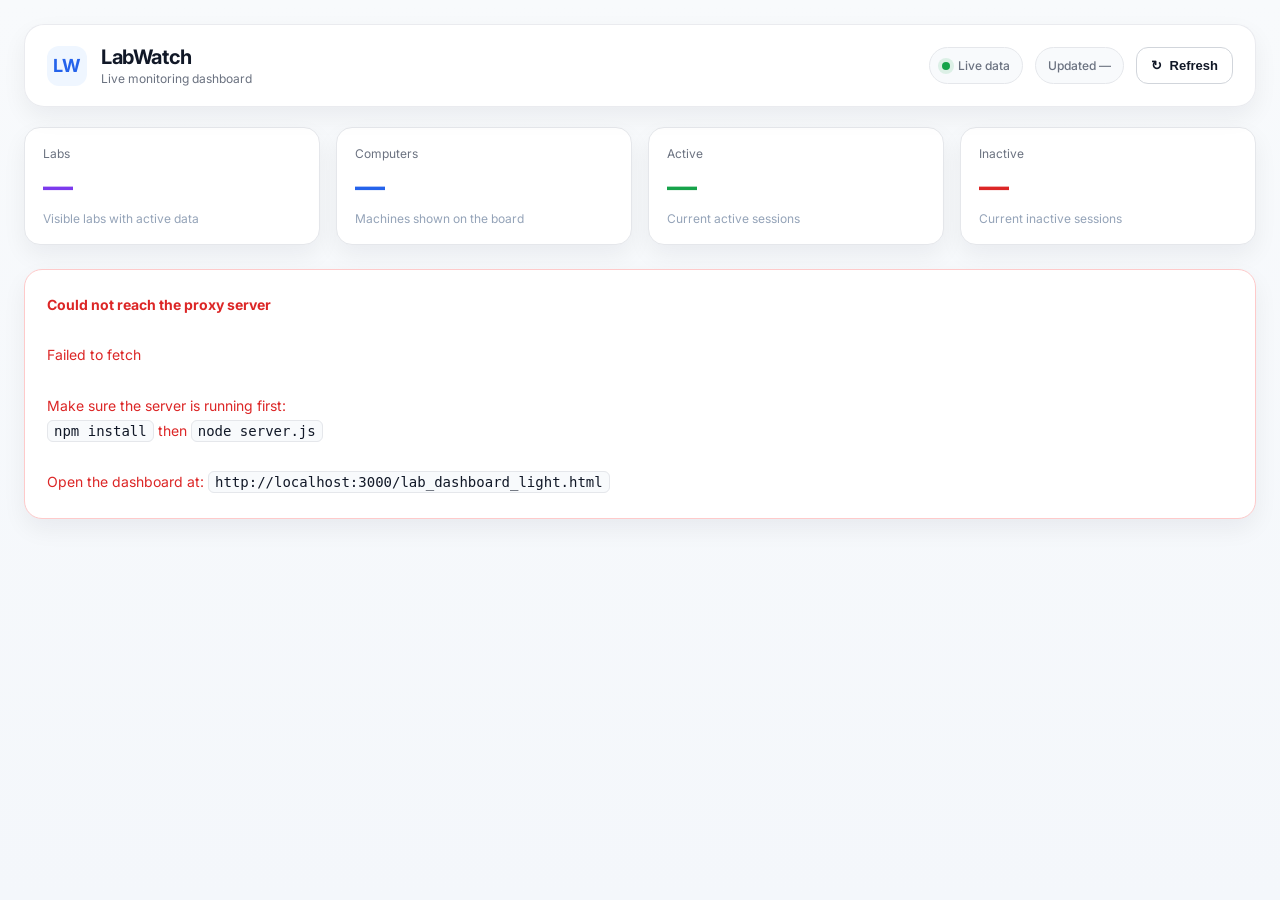
==== cloud_dashboard/lab_dashboard.html @ 9f55c09f "Added cloud dashboard (localhost) implementation" ====
<!DOCTYPE html>
<html lang="en">
<head>
<meta charset="UTF-8" />
<meta name="viewport" content="width=device-width, initial-scale=1.0"/>
<title>Dashboard</title>
<link href="https://fonts.googleapis.com/css2?family=Inter:wght@400;500;600;700&display=swap" rel="stylesheet"/>
<style>
  :root {
    --bg: #f6f8fb;
    --surface: #ffffff;
    --surface-soft: #f8fafc;
    --border: #e5e7eb;
    --border-strong: #d1d5db;
    --text: #111827;
    --text-muted: #6b7280;
    --text-soft: #94a3b8;
    --primary: #2563eb;
    --primary-soft: #eff6ff;
    --success: #16a34a;
    --success-soft: #f0fdf4;
    --danger: #dc2626;
    --danger-soft: #fef2f2;
    --warn: #d97706;
    --warn-soft: #fffbeb;
    --shadow: 0 10px 25px rgba(15, 23, 42, 0.06);
    --radius: 16px;
  }

  * { box-sizing: border-box; margin: 0; padding: 0; }

  body {
    background: linear-gradient(180deg, #f8fafc 0%, #f4f7fb 100%);
    color: var(--text);
    font-family: 'Inter', sans-serif;
    font-size: 14px;
    min-height: 100vh;
  }

  .page-wrap {
    max-width: 1440px;
    margin: 0 auto;
    padding: 24px;
  }

  header {
    display: flex;
    align-items: center;
    justify-content: space-between;
    gap: 16px;
    margin-bottom: 20px;
    padding: 20px 22px;
    background: rgba(255,255,255,0.9);
    border: 1px solid rgba(229,231,235,0.8);
    border-radius: 20px;
    box-shadow: var(--shadow);
    backdrop-filter: blur(8px);
    position: sticky;
    top: 16px;
    z-index: 100;
  }

  .logo {
    display: flex;
    align-items: center;
    gap: 14px;
  }

  .logo-icon {
    width: 40px;
    height: 40px;
    border-radius: 12px;
    background: var(--primary-soft);
    color: var(--primary);
    display: flex;
    align-items: center;
    justify-content: center;
    font-weight: 700;
    font-size: 18px;
  }

  .logo-text {
    display: flex;
    flex-direction: column;
    gap: 2px;
  }

  .logo-title {
    font-size: 20px;
    font-weight: 700;
    letter-spacing: -0.02em;
  }

  .logo-subtitle {
    font-size: 12px;
    color: var(--text-muted);
  }

  .header-right {
    display: flex;
    align-items: center;
    gap: 12px;
    flex-wrap: wrap;
    justify-content: flex-end;
  }

  .live-badge,
  .updated-badge {
    display: inline-flex;
    align-items: center;
    gap: 8px;
    padding: 10px 12px;
    border-radius: 999px;
    border: 1px solid var(--border);
    background: var(--surface-soft);
    color: var(--text-muted);
    font-size: 12px;
    font-weight: 500;
  }

  .live-dot {
    width: 8px;
    height: 8px;
    border-radius: 50%;
    background: var(--success);
    box-shadow: 0 0 0 4px rgba(22,163,74,0.12);
    animation: pulse 1.5s infinite;
  }

  @keyframes pulse {
    0%,100% { transform: scale(1); opacity: 1; }
    50% { transform: scale(0.82); opacity: 0.7; }
  }

  .refresh-btn {
    border: 1px solid var(--border-strong);
    background: #fff;
    color: var(--text);
    padding: 10px 14px;
    border-radius: 12px;
    font-size: 13px;
    font-weight: 600;
    cursor: pointer;
    display: inline-flex;
    align-items: center;
    gap: 8px;
    transition: 0.2s ease;
  }

  .refresh-btn:hover {
    background: var(--primary-soft);
    border-color: #bfdbfe;
    color: var(--primary);
  }

  .refresh-btn:disabled {
    opacity: 0.7;
    cursor: not-allowed;
  }

  .refresh-btn.spinning .btn-icon {
    display: inline-block;
    animation: spin 0.6s linear infinite;
  }

  @keyframes spin { to { transform: rotate(360deg); } }

  .summary-bar {
    display: grid;
    grid-template-columns: repeat(4, minmax(0, 1fr));
    gap: 16px;
    margin-bottom: 24px;
  }

  .summary-stat {
    background: var(--surface);
    border: 1px solid var(--border);
    border-radius: var(--radius);
    padding: 18px;
    box-shadow: var(--shadow);
    display: flex;
    flex-direction: column;
    gap: 10px;
  }

  .stat-label {
    font-size: 12px;
    color: var(--text-muted);
  }

  .stat-value {
    font-size: 30px;
    font-weight: 700;
    line-height: 1;
  }

  .stat-hint {
    font-size: 12px;
    color: var(--text-soft);
  }

  .stat-labs .stat-value { color: #7c3aed; }
  .stat-total .stat-value { color: var(--primary); }
  .stat-active .stat-value { color: var(--success); }
  .stat-inactive .stat-value { color: var(--danger); }

  main {
    display: flex;
    flex-direction: column;
    gap: 20px;
  }

  .lab-section {
    background: var(--surface);
    border: 1px solid var(--border);
    border-radius: 18px;
    box-shadow: var(--shadow);
    overflow: hidden;
  }

  .lab-header {
    display: flex;
    justify-content: space-between;
    align-items: center;
    gap: 16px;
    padding: 18px 20px;
    cursor: pointer;
    background: #fff;
  }

  .lab-header:hover {
    background: #fbfdff;
  }

  .lab-title-wrap {
    display: flex;
    align-items: center;
    gap: 10px;
    flex-wrap: wrap;
  }

  .lab-title {
    font-size: 18px;
    font-weight: 700;
  }

  .lab-tag {
    padding: 6px 10px;
    border-radius: 999px;
    background: var(--primary-soft);
    color: var(--primary);
    font-size: 12px;
    font-weight: 600;
  }

  .lab-meta {
    display: flex;
    align-items: center;
    gap: 10px;
    flex-wrap: wrap;
  }

  .lab-meta-pill {
    display: inline-flex;
    align-items: center;
    gap: 6px;
    padding: 7px 10px;
    border-radius: 999px;
    font-size: 12px;
    font-weight: 600;
  }

  .active-pill {
    color: var(--success);
    background: var(--success-soft);
    border: 1px solid #bbf7d0;
  }

  .inactive-pill {
    color: var(--danger);
    background: var(--danger-soft);
    border: 1px solid #fecaca;
  }

  .collapse-icon {
    color: var(--text-muted);
    transition: transform 0.2s ease;
  }

  .lab-section.collapsed .collapse-icon { transform: rotate(-90deg); }
  .lab-section.collapsed .computer-grid { display: none; }

  .computer-grid {
    display: grid;
    grid-template-columns: repeat(auto-fit, minmax(320px, 1fr));
    gap: 16px;
    padding: 0 20px 20px;
    background: #fff;
  }

  .computer-card {
    border: 1px solid var(--border);
    border-radius: 16px;
    background: var(--surface-soft);
    padding: 18px;
    display: flex;
    flex-direction: column;
    gap: 14px;
  }

  .computer-card.status-active {
    border-color: #bbf7d0;
    background: linear-gradient(180deg, #ffffff 0%, #f7fff9 100%);
  }

  .computer-card.status-inactive {
    border-color: #fecaca;
    background: linear-gradient(180deg, #ffffff 0%, #fff8f8 100%);
  }

  .card-top {
    display: flex;
    align-items: center;
    justify-content: space-between;
    gap: 12px;
  }

  .computer-name {
    font-size: 16px;
    font-weight: 700;
  }

  .status-badge {
    font-size: 11px;
    font-weight: 700;
    letter-spacing: 0.04em;
    text-transform: uppercase;
    padding: 7px 10px;
    border-radius: 999px;
  }

  .badge-active {
    background: var(--success-soft);
    color: var(--success);
    border: 1px solid #bbf7d0;
  }

  .badge-inactive {
    background: var(--danger-soft);
    color: var(--danger);
    border: 1px solid #fecaca;
  }

  .badge-unknown {
    background: #f3f4f6;
    color: var(--text-muted);
    border: 1px solid var(--border);
  }

  .task-row,
  .session-row {
    display: flex;
    align-items: center;
    justify-content: space-between;
    gap: 10px;
    padding: 10px 12px;
    border-radius: 12px;
    background: #fff;
    border: 1px solid var(--border);
  }

  .task-label,
  .session-label {
    font-size: 12px;
    color: var(--text-muted);
    font-weight: 600;
  }

  .task-value,
  .session-id {
    font-size: 13px;
    font-weight: 600;
    color: var(--text);
    white-space: nowrap;
    overflow: hidden;
    text-overflow: ellipsis;
  }

  .metrics-grid {
    display: grid;
    grid-template-columns: 1fr 1fr;
    gap: 12px;
  }

  .metric-block {
    background: #fff;
    border: 1px solid var(--border);
    border-radius: 14px;
    padding: 14px;
    display: flex;
    flex-direction: column;
    gap: 10px;
  }

  .metric-title {
    font-size: 13px;
    font-weight: 700;
    color: var(--text);
  }

  .metric-rows {
    display: flex;
    flex-direction: column;
    gap: 8px;
  }

  .metric-row {
    display: flex;
    justify-content: space-between;
    gap: 10px;
    font-size: 13px;
  }

  .metric-key { color: var(--text-muted); }
  .metric-val { color: var(--text); font-weight: 600; text-align: right; }
  .metric-val.good { color: var(--success); }
  .metric-val.warn { color: var(--warn); }
  .metric-val.bad { color: var(--danger); }

  .attention-wrap { display: flex; flex-direction: column; gap: 6px; }
  .attention-bar-bg {
    height: 8px;
    border-radius: 999px;
    background: #e5e7eb;
    overflow: hidden;
  }
  .attention-bar-fill {
    height: 100%;
    border-radius: 999px;
    background: var(--success);
    transition: width 0.35s ease;
  }
  .attention-bar-fill.medium { background: var(--warn); }
  .attention-bar-fill.low { background: var(--danger); }

  .emotion-tag {
    font-size: 11px;
    font-weight: 700;
    padding: 5px 8px;
    border-radius: 999px;
    white-space: nowrap;
  }
  .emotion-NEUTRAL   { background: #f3f4f6; color:#6b7280; }
  .emotion-HAPPY     { background: #f0fdf4; color:#15803d; }
  .emotion-SAD       { background: #eff6ff; color:#2563eb; }
  .emotion-ANGRY     { background: #fef2f2; color:#dc2626; }
  .emotion-SURPRISED { background: #fffbeb; color:#d97706; }
  .emotion-FEARFUL   { background: #f5f3ff; color:#7c3aed; }
  .emotion-DISGUSTED { background: #fff7ed; color:#c2410c; }

  .loading-overlay,
  .empty-state {
    display: flex;
    flex-direction: column;
    align-items: center;
    justify-content: center;
    gap: 14px;
    padding: 80px 24px;
    background: var(--surface);
    border: 1px solid var(--border);
    border-radius: 18px;
    box-shadow: var(--shadow);
    color: var(--text-muted);
    text-align: center;
  }

  .spinner {
    width: 34px;
    height: 34px;
    border: 3px solid #dbeafe;
    border-top-color: var(--primary);
    border-radius: 50%;
    animation: spin 0.8s linear infinite;
  }

  .error-box {
    padding: 22px;
    background: #fff;
    border: 1px solid #fecaca;
    border-radius: 18px;
    box-shadow: var(--shadow);
    color: var(--danger);
    line-height: 1.8;
  }

  .error-box code {
    background: #f8fafc;
    border: 1px solid var(--border);
    padding: 2px 6px;
    border-radius: 6px;
    color: var(--text);
  }

  .muted-note {
    font-size: 13px;
    color: var(--text-soft);
  }

  @media (max-width: 1024px) {
    .summary-bar { grid-template-columns: repeat(2, minmax(0, 1fr)); }
  }

  @media (max-width: 720px) {
    .page-wrap { padding: 14px; }
    header { padding: 16px; position: static; }
    .summary-bar { grid-template-columns: 1fr; }
    .computer-grid { grid-template-columns: 1fr; padding: 0 16px 16px; }
    .lab-header { padding: 16px; align-items: flex-start; flex-direction: column; }
    .metrics-grid { grid-template-columns: 1fr; }
  }
</style>
</head>
<body>
<div class="page-wrap">
  <header>
    <div class="logo">
      <div class="logo-icon">LW</div>
      <div class="logo-text">
        <div class="logo-title">LabWatch</div>
        <div class="logo-subtitle">Live monitoring dashboard</div>
      </div>
    </div>
    <div class="header-right">
      <div class="live-badge"><div class="live-dot"></div>Live data</div>
      <div class="updated-badge" id="last-updated">Updated —</div>
      <button class="refresh-btn" id="refresh-btn" onclick="loadDashboard(true)">
        <span class="btn-icon">↻</span>
        Refresh
      </button>
    </div>
  </header>

  <div class="summary-bar">
    <div class="summary-stat stat-labs">
      <div class="stat-label">Labs</div>
      <div class="stat-value" id="stat-labs">—</div>
      <div class="stat-hint">Visible labs with active data</div>
    </div>
    <div class="summary-stat stat-total">
      <div class="stat-label">Computers</div>
      <div class="stat-value" id="stat-total">—</div>
      <div class="stat-hint">Machines shown on the board</div>
    </div>
    <div class="summary-stat stat-active">
      <div class="stat-label">Active</div>
      <div class="stat-value" id="stat-active">—</div>
      <div class="stat-hint">Current active sessions</div>
    </div>
    <div class="summary-stat stat-inactive">
      <div class="stat-label">Inactive</div>
      <div class="stat-value" id="stat-inactive">—</div>
      <div class="stat-hint">Current inactive sessions</div>
    </div>
  </div>

  <main id="main-content">
    <div class="loading-overlay">
      <div class="spinner"></div>
      <div>Loading dashboard…</div>
      <div class="muted-note">The page refreshes automatically every 60 seconds.</div>
    </div>
  </main>
</div>

<script>
  const PROXY_URL = "http://localhost:3000";
  const AUTO_REFRESH_MS = 60000;
  let isLoading = false;

  function fmtFloat(val, d = 1) {
    if (val === null || val === undefined || Number.isNaN(Number(val))) return '—';
    return Number(val).toFixed(d);
  }

  function fmt(val, fallback = '—') {
    return (val === null || val === undefined || val === '') ? fallback : val;
  }

  function attnClass(s) {
    if (s === null || s === undefined) return '';
    return s >= 80 ? 'good' : s >= 50 ? 'warn' : 'bad';
  }

  function attnBarClass(s) {
    if (s === null || s === undefined) return '';
    return s >= 80 ? '' : s >= 50 ? 'medium' : 'low';
  }

  function renderCard(computerId, data) {
    if (!data || (!data.sessionData && !data.tick)) {
      return `
        <div class="computer-card">
          <div class="card-top">
            <div class="computer-name">${computerId}</div>
            <span class="status-badge badge-unknown">No data</span>
          </div>
          <div class="empty-state" style="padding:24px; box-shadow:none; border-style:dashed;">
            <div>No session data found</div>
          </div>
        </div>`;
    }

    const { sessionId, sessionData, tick } = data;
    const status = sessionData?.status || 'unknown';
    const isActive = status === 'active';
    const cardClass = isActive ? 'status-active' : status === 'inactive' ? 'status-inactive' : '';
    const badgeClass = isActive ? 'badge-active' : status === 'inactive' ? 'badge-inactive' : 'badge-unknown';

    let taskHtml = `<div class="task-row"><span class="task-label">Task</span><span class="task-value">—</span></div>`;
    let faceHtml = '';
    let mouseHtml = '';

    if (tick) {
      const task = tick.browser?.task || '—';
      const face = tick.face || {};
      const mouse = tick.mouse || {};
      const emotion = face.emotion || 'NEUTRAL';
      const attn = face.attention_score ?? null;
      const attnPct = attn !== null ? Math.min(100, Math.max(0, attn)) : 0;
      const frustration = face.frustration_score ?? null;
      const blinkRate = face.blink_rate ?? null;
      const wrongClick = tick.browser?.wrong_click ?? null;

      taskHtml = `
        <div class="task-row">
          <span class="task-label">Task</span>
          <span class="task-value">${task}</span>
        </div>`;

      faceHtml = `
        <div class="metric-block">
          <div class="metric-title">Face</div>
          <div class="metric-rows">
            <div class="metric-row">
              <span class="metric-key">Attention</span>
              <span class="metric-val ${attnClass(attn)}">${attn !== null ? fmtFloat(attn) + '%' : '—'}</span>
            </div>
            ${attn !== null ? `
            <div class="attention-wrap">
              <div class="attention-bar-bg">
                <div class="attention-bar-fill ${attnBarClass(attn)}" style="width:${attnPct}%"></div>
              </div>
            </div>` : ''}
            <div class="metric-row">
              <span class="metric-key">Emotion</span>
              <span class="emotion-tag emotion-${emotion}">${emotion}</span>
            </div>
            <div class="metric-row">
              <span class="metric-key">Direction</span>
              <span class="metric-val">${fmt(face.direction)}</span>
            </div>
            <div class="metric-row">
              <span class="metric-key">Gaze</span>
              <span class="metric-val">${fmt(face.gaze_quadrant)}</span>
            </div>
            <div class="metric-row">
              <span class="metric-key">Blink rate</span>
              <span class="metric-val ${blinkRate > 30 ? 'warn' : ''}">${blinkRate !== null ? fmtFloat(blinkRate) + '/min' : '—'}</span>
            </div>
            <div class="metric-row">
              <span class="metric-key">Frustration</span>
              <span class="metric-val ${frustration > 50 ? 'bad' : frustration > 25 ? 'warn' : 'good'}">${frustration !== null ? fmtFloat(frustration) : '—'}</span>
            </div>
            <div class="metric-row">
              <span class="metric-key">Detected</span>
              <span class="metric-val ${face.face_detected ? 'good' : 'bad'}">${face.face_detected ? 'Yes' : 'No'}</span>
            </div>
          </div>
        </div>`;

      mouseHtml = `
        <div class="metric-block">
          <div class="metric-title">Mouse</div>
          <div class="metric-rows">
            <div class="metric-row">
              <span class="metric-key">Status</span>
              <span class="metric-val ${mouse.mouse_status === 'ACTIVE' ? 'good' : 'warn'}">${fmt(mouse.mouse_status)}</span>
            </div>
            <div class="metric-row">
              <span class="metric-key">Idle time</span>
              <span class="metric-val ${mouse.idle_time > 60 ? 'warn' : ''}">${mouse.idle_time !== null && mouse.idle_time !== undefined ? fmt(mouse.idle_time) + 's' : '—'}</span>
            </div>
            <div class="metric-row">
              <span class="metric-key">CPS overall</span>
              <span class="metric-val">${fmtFloat(mouse.overall_clicks_per_second, 2)}</span>
            </div>
            <div class="metric-row">
              <span class="metric-key">CPS interval</span>
              <span class="metric-val">${fmtFloat(mouse.interval_clicks_per_second, 2)}</span>
            </div>
            <div class="metric-row">
              <span class="metric-key">Correct clicks</span>
              <span class="metric-val good">${fmt(tick.browser?.correct_click)}</span>
            </div>
            <div class="metric-row">
              <span class="metric-key">Wrong clicks</span>
              <span class="metric-val ${wrongClick > 0 ? 'bad' : ''}">${fmt(wrongClick)}</span>
            </div>
          </div>
        </div>`;
    }

    return `
      <div class="computer-card ${cardClass}">
        <div class="card-top">
          <div class="computer-name">${computerId}</div>
          <span class="status-badge ${badgeClass}">${status.toUpperCase()}</span>
        </div>
        ${taskHtml}
        <div class="metrics-grid">${faceHtml}${mouseHtml}</div>
        <div class="session-row">
          <span class="session-label">Session</span>
          <span class="session-id">${sessionId || '—'}</span>
        </div>
      </div>`;
  }

  async function loadDashboard(showLoadingOverlay = false) {
    if (isLoading) return;

    const main = document.getElementById('main-content');
    const btn = document.getElementById('refresh-btn');

    isLoading = true;
    btn.classList.add('spinning');
    btn.disabled = true;

    if (showLoadingOverlay || !main.dataset.initialized) {
      main.innerHTML = `
        <div class="loading-overlay">
          <div class="spinner"></div>
          <div>Fetching lab data…</div>
          <div class="muted-note">Auto-refresh runs every 30 seconds.</div>
        </div>`;
    }

    try {
      const res = await fetch(`${PROXY_URL}/api/labs`, { cache: 'no-store' });
      if (!res.ok) throw new Error(`Proxy returned HTTP ${res.status}`);
      const payload = await res.json();
      const labs = Array.isArray(payload.labs) ? payload.labs : [];

      let totalComputers = 0;
      let totalActive = 0;
      let totalInactive = 0;
      const labsHtml = [];

      for (const { labId, computers } of labs) {
        if (!computers || computers.length === 0) continue;

        let labActive = 0;
        let labInactive = 0;
        const cards = [];

        for (const comp of computers) {
          const status = comp.sessionData?.status || 'unknown';
          if (status === 'active') {
            labActive++;
            totalActive++;
          } else if (status === 'inactive') {
            labInactive++;
            totalInactive++;
          }
          totalComputers++;
          cards.push(renderCard(comp.computerId, comp));
        }

        labsHtml.push(`
          <section class="lab-section" id="section-${labId}">
            <div class="lab-header" onclick="toggleLab('section-${labId}')">
              <div class="lab-title-wrap">
                <div class="lab-title">${labId}</div>
                <span class="lab-tag">${computers.length} PCs</span>
              </div>
              <div class="lab-meta">
                <span class="lab-meta-pill active-pill">${labActive} active</span>
                <span class="lab-meta-pill inactive-pill">${labInactive} inactive</span>
                <span class="collapse-icon">▾</span>
              </div>
            </div>
            <div class="computer-grid">${cards.join('')}</div>
          </section>`);
      }

      document.getElementById('stat-labs').textContent = labsHtml.length;
      document.getElementById('stat-total').textContent = totalComputers;
      document.getElementById('stat-active').textContent = totalActive;
      document.getElementById('stat-inactive').textContent = totalInactive;
      document.getElementById('last-updated').textContent =
        'Updated ' + new Date().toLocaleTimeString('en-SG', {
          hour: '2-digit',
          minute: '2-digit',
          second: '2-digit'
        });

      main.innerHTML = labsHtml.length > 0
        ? labsHtml.join('')
        : `
          <div class="empty-state">
            <div>No lab data returned.</div>
            <div class="muted-note">Check the proxy server and Firestore data paths.</div>
          </div>`;
      main.dataset.initialized = 'true';
    } catch (err) {
      main.innerHTML = `
        <div class="error-box">
          <strong>Could not reach the proxy server</strong><br><br>
          ${err.message}<br><br>
          Make sure the server is running first:<br>
          <code>npm install</code> then <code>node server.js</code><br><br>
          Open the dashboard at: <code>http://localhost:3000/lab_dashboard_light.html</code>
        </div>`;
      console.error(err);
    } finally {
      btn.classList.remove('spinning');
      btn.disabled = false;
      isLoading = false;
    }
  }

  function toggleLab(id) {
    const el = document.getElementById(id);
    if (el) el.classList.toggle('collapsed');
  }

  loadDashboard(true);
  setInterval(() => loadDashboard(false), AUTO_REFRESH_MS);
</script>
</body>
</html>
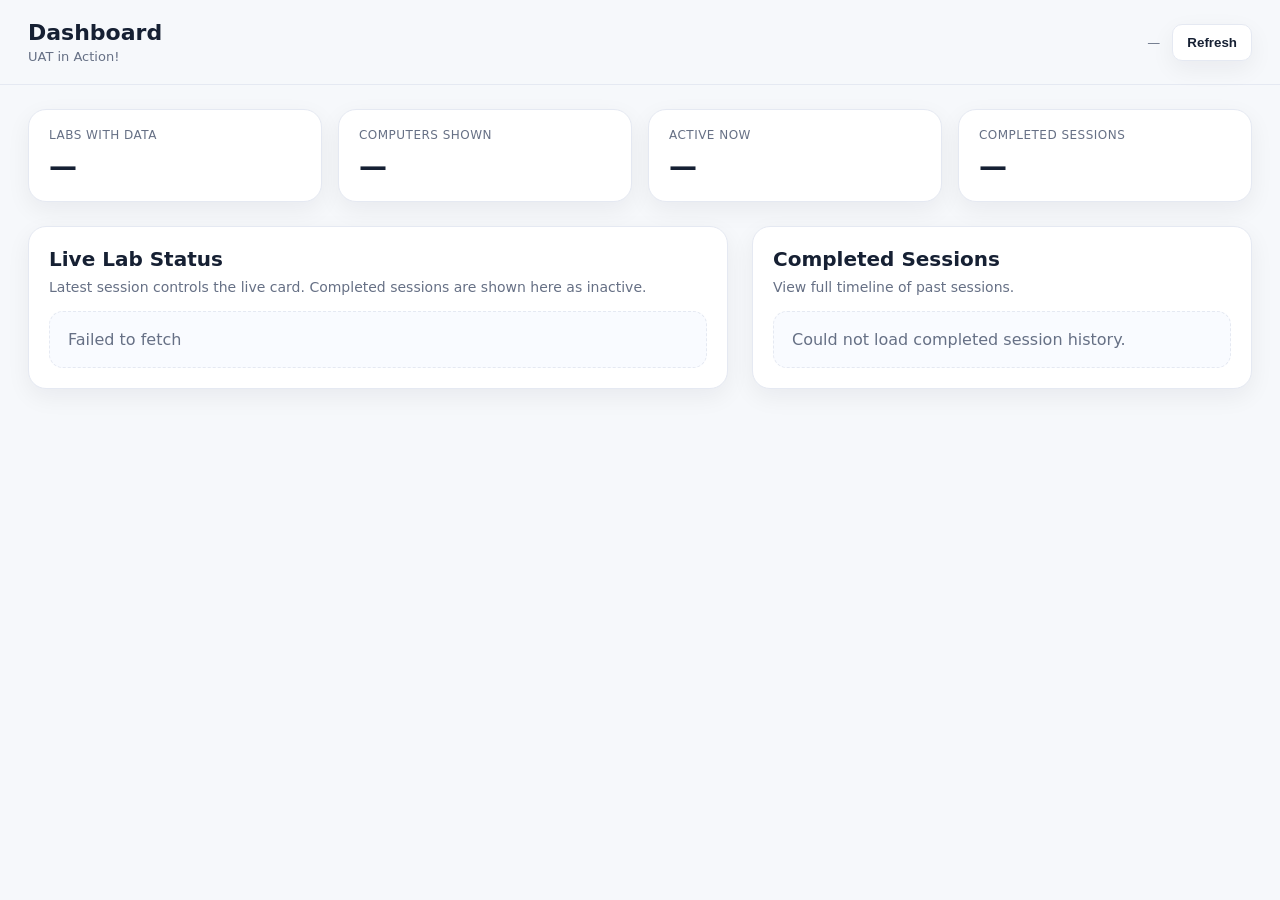
==== commit 14afd3d4: "Update dashboard" ====
--- a/cloud_dashboard/lab_dashboard.html
+++ b/cloud_dashboard/lab_dashboard.html
@@ -4,837 +4,690 @@
 <meta charset="UTF-8" />
 <meta name="viewport" content="width=device-width, initial-scale=1.0"/>
 <title>Dashboard</title>
-<link href="https://fonts.googleapis.com/css2?family=Inter:wght@400;500;600;700&display=swap" rel="stylesheet"/>
 <style>
   :root {
     --bg: #f6f8fb;
-    --surface: #ffffff;
-    --surface-soft: #f8fafc;
-    --border: #e5e7eb;
-    --border-strong: #d1d5db;
-    --text: #111827;
-    --text-muted: #6b7280;
-    --text-soft: #94a3b8;
-    --primary: #2563eb;
-    --primary-soft: #eff6ff;
-    --success: #16a34a;
-    --success-soft: #f0fdf4;
-    --danger: #dc2626;
-    --danger-soft: #fef2f2;
-    --warn: #d97706;
-    --warn-soft: #fffbeb;
-    --shadow: 0 10px 25px rgba(15, 23, 42, 0.06);
-    --radius: 16px;
-  }
-
-  * { box-sizing: border-box; margin: 0; padding: 0; }
-
+    --card: #ffffff;
+    --card-2: #f9fbff;
+    --text: #162033;
+    --muted: #667085;
+    --border: #e5e9f2;
+    --accent: #356dff;
+    --accent-soft: #eef4ff;
+    --green: #0f9d68;
+    --green-soft: #e8f8f0;
+    --amber: #b7791f;
+    --amber-soft: #fff6e5;
+    --red: #d64545;
+    --red-soft: #fff0f0;
+    --shadow: 0 8px 24px rgba(16, 24, 40, 0.06);
+  }
+  * { box-sizing: border-box; }
   body {
-    background: linear-gradient(180deg, #f8fafc 0%, #f4f7fb 100%);
+    margin: 0;
+    font-family: Inter, ui-sans-serif, system-ui, -apple-system, Segoe UI, Roboto, Arial, sans-serif;
+    background: var(--bg);
     color: var(--text);
-    font-family: 'Inter', sans-serif;
-    font-size: 14px;
-    min-height: 100vh;
-  }
-
-  .page-wrap {
-    max-width: 1440px;
-    margin: 0 auto;
-    padding: 24px;
-  }
-
+  }
   header {
-    display: flex;
-    align-items: center;
-    justify-content: space-between;
-    gap: 16px;
-    margin-bottom: 20px;
-    padding: 20px 22px;
-    background: rgba(255,255,255,0.9);
-    border: 1px solid rgba(229,231,235,0.8);
-    border-radius: 20px;
+    position: sticky; top: 0; z-index: 20;
+    display: flex; justify-content: space-between; align-items: center;
+    padding: 20px 28px; background: rgba(246,248,251,0.92); backdrop-filter: blur(10px);
+    border-bottom: 1px solid var(--border);
+  }
+  .brand h1 { margin: 0; font-size: 22px; }
+  .brand p { margin: 4px 0 0; color: var(--muted); font-size: 13px; }
+  .header-actions { display: flex; align-items: center; gap: 12px; }
+  .updated { color: var(--muted); font-size: 13px; }
+  .btn {
+    border: 1px solid var(--border); background: var(--card); color: var(--text);
+    border-radius: 10px; padding: 10px 14px; cursor: pointer; font-weight: 600;
     box-shadow: var(--shadow);
-    backdrop-filter: blur(8px);
-    position: sticky;
-    top: 16px;
-    z-index: 100;
-  }
-
-  .logo {
-    display: flex;
-    align-items: center;
-    gap: 14px;
-  }
-
-  .logo-icon {
-    width: 40px;
-    height: 40px;
-    border-radius: 12px;
-    background: var(--primary-soft);
-    color: var(--primary);
-    display: flex;
-    align-items: center;
-    justify-content: center;
-    font-weight: 700;
-    font-size: 18px;
-  }
-
-  .logo-text {
-    display: flex;
-    flex-direction: column;
-    gap: 2px;
-  }
-
-  .logo-title {
-    font-size: 20px;
-    font-weight: 700;
-    letter-spacing: -0.02em;
-  }
-
-  .logo-subtitle {
-    font-size: 12px;
-    color: var(--text-muted);
-  }
-
-  .header-right {
-    display: flex;
-    align-items: center;
-    gap: 12px;
-    flex-wrap: wrap;
-    justify-content: flex-end;
-  }
-
-  .live-badge,
-  .updated-badge {
-    display: inline-flex;
-    align-items: center;
-    gap: 8px;
-    padding: 10px 12px;
-    border-radius: 999px;
-    border: 1px solid var(--border);
-    background: var(--surface-soft);
-    color: var(--text-muted);
-    font-size: 12px;
-    font-weight: 500;
-  }
-
-  .live-dot {
-    width: 8px;
-    height: 8px;
-    border-radius: 50%;
-    background: var(--success);
-    box-shadow: 0 0 0 4px rgba(22,163,74,0.12);
-    animation: pulse 1.5s infinite;
-  }
-
-  @keyframes pulse {
-    0%,100% { transform: scale(1); opacity: 1; }
-    50% { transform: scale(0.82); opacity: 0.7; }
-  }
-
-  .refresh-btn {
-    border: 1px solid var(--border-strong);
-    background: #fff;
-    color: var(--text);
-    padding: 10px 14px;
-    border-radius: 12px;
-    font-size: 13px;
-    font-weight: 600;
-    cursor: pointer;
-    display: inline-flex;
-    align-items: center;
-    gap: 8px;
-    transition: 0.2s ease;
-  }
-
-  .refresh-btn:hover {
-    background: var(--primary-soft);
-    border-color: #bfdbfe;
-    color: var(--primary);
-  }
-
-  .refresh-btn:disabled {
-    opacity: 0.7;
-    cursor: not-allowed;
-  }
-
-  .refresh-btn.spinning .btn-icon {
-    display: inline-block;
-    animation: spin 0.6s linear infinite;
-  }
-
-  @keyframes spin { to { transform: rotate(360deg); } }
-
-  .summary-bar {
-    display: grid;
-    grid-template-columns: repeat(4, minmax(0, 1fr));
-    gap: 16px;
-    margin-bottom: 24px;
-  }
-
-  .summary-stat {
-    background: var(--surface);
-    border: 1px solid var(--border);
-    border-radius: var(--radius);
-    padding: 18px;
-    box-shadow: var(--shadow);
-    display: flex;
-    flex-direction: column;
-    gap: 10px;
-  }
-
-  .stat-label {
-    font-size: 12px;
-    color: var(--text-muted);
-  }
-
-  .stat-value {
-    font-size: 30px;
-    font-weight: 700;
-    line-height: 1;
-  }
-
-  .stat-hint {
-    font-size: 12px;
-    color: var(--text-soft);
-  }
-
-  .stat-labs .stat-value { color: #7c3aed; }
-  .stat-total .stat-value { color: var(--primary); }
-  .stat-active .stat-value { color: var(--success); }
-  .stat-inactive .stat-value { color: var(--danger); }
-
-  main {
-    display: flex;
-    flex-direction: column;
-    gap: 20px;
-  }
-
-  .lab-section {
-    background: var(--surface);
-    border: 1px solid var(--border);
-    border-radius: 18px;
-    box-shadow: var(--shadow);
-    overflow: hidden;
-  }
-
-  .lab-header {
-    display: flex;
-    justify-content: space-between;
-    align-items: center;
-    gap: 16px;
-    padding: 18px 20px;
-    cursor: pointer;
-    background: #fff;
-  }
-
-  .lab-header:hover {
-    background: #fbfdff;
-  }
-
-  .lab-title-wrap {
-    display: flex;
-    align-items: center;
-    gap: 10px;
-    flex-wrap: wrap;
-  }
-
-  .lab-title {
-    font-size: 18px;
-    font-weight: 700;
-  }
-
-  .lab-tag {
-    padding: 6px 10px;
-    border-radius: 999px;
-    background: var(--primary-soft);
-    color: var(--primary);
-    font-size: 12px;
-    font-weight: 600;
-  }
-
-  .lab-meta {
-    display: flex;
-    align-items: center;
-    gap: 10px;
-    flex-wrap: wrap;
-  }
-
-  .lab-meta-pill {
-    display: inline-flex;
-    align-items: center;
-    gap: 6px;
-    padding: 7px 10px;
-    border-radius: 999px;
-    font-size: 12px;
-    font-weight: 600;
-  }
-
-  .active-pill {
-    color: var(--success);
-    background: var(--success-soft);
-    border: 1px solid #bbf7d0;
-  }
-
-  .inactive-pill {
-    color: var(--danger);
-    background: var(--danger-soft);
-    border: 1px solid #fecaca;
-  }
-
-  .collapse-icon {
-    color: var(--text-muted);
-    transition: transform 0.2s ease;
-  }
-
-  .lab-section.collapsed .collapse-icon { transform: rotate(-90deg); }
-  .lab-section.collapsed .computer-grid { display: none; }
-
-  .computer-grid {
-    display: grid;
-    grid-template-columns: repeat(auto-fit, minmax(320px, 1fr));
-    gap: 16px;
-    padding: 0 20px 20px;
-    background: #fff;
-  }
-
-  .computer-card {
-    border: 1px solid var(--border);
-    border-radius: 16px;
-    background: var(--surface-soft);
-    padding: 18px;
-    display: flex;
-    flex-direction: column;
-    gap: 14px;
-  }
-
-  .computer-card.status-active {
-    border-color: #bbf7d0;
-    background: linear-gradient(180deg, #ffffff 0%, #f7fff9 100%);
-  }
-
-  .computer-card.status-inactive {
-    border-color: #fecaca;
-    background: linear-gradient(180deg, #ffffff 0%, #fff8f8 100%);
-  }
-
-  .card-top {
-    display: flex;
-    align-items: center;
-    justify-content: space-between;
-    gap: 12px;
-  }
-
-  .computer-name {
-    font-size: 16px;
-    font-weight: 700;
-  }
-
-  .status-badge {
-    font-size: 11px;
-    font-weight: 700;
-    letter-spacing: 0.04em;
-    text-transform: uppercase;
-    padding: 7px 10px;
-    border-radius: 999px;
-  }
-
-  .badge-active {
-    background: var(--success-soft);
-    color: var(--success);
-    border: 1px solid #bbf7d0;
-  }
-
-  .badge-inactive {
-    background: var(--danger-soft);
-    color: var(--danger);
-    border: 1px solid #fecaca;
-  }
-
-  .badge-unknown {
-    background: #f3f4f6;
-    color: var(--text-muted);
-    border: 1px solid var(--border);
-  }
-
-  .task-row,
-  .session-row {
-    display: flex;
-    align-items: center;
-    justify-content: space-between;
-    gap: 10px;
-    padding: 10px 12px;
-    border-radius: 12px;
-    background: #fff;
-    border: 1px solid var(--border);
-  }
-
-  .task-label,
-  .session-label {
-    font-size: 12px;
-    color: var(--text-muted);
-    font-weight: 600;
-  }
-
-  .task-value,
-  .session-id {
-    font-size: 13px;
-    font-weight: 600;
-    color: var(--text);
-    white-space: nowrap;
-    overflow: hidden;
-    text-overflow: ellipsis;
-  }
-
-  .metrics-grid {
-    display: grid;
-    grid-template-columns: 1fr 1fr;
-    gap: 12px;
-  }
-
-  .metric-block {
-    background: #fff;
-    border: 1px solid var(--border);
-    border-radius: 14px;
-    padding: 14px;
-    display: flex;
-    flex-direction: column;
-    gap: 10px;
-  }
-
-  .metric-title {
-    font-size: 13px;
-    font-weight: 700;
-    color: var(--text);
-  }
-
-  .metric-rows {
-    display: flex;
-    flex-direction: column;
-    gap: 8px;
-  }
-
-  .metric-row {
-    display: flex;
-    justify-content: space-between;
-    gap: 10px;
-    font-size: 13px;
-  }
-
-  .metric-key { color: var(--text-muted); }
-  .metric-val { color: var(--text); font-weight: 600; text-align: right; }
-  .metric-val.good { color: var(--success); }
-  .metric-val.warn { color: var(--warn); }
-  .metric-val.bad { color: var(--danger); }
-
-  .attention-wrap { display: flex; flex-direction: column; gap: 6px; }
-  .attention-bar-bg {
-    height: 8px;
-    border-radius: 999px;
-    background: #e5e7eb;
-    overflow: hidden;
-  }
-  .attention-bar-fill {
-    height: 100%;
-    border-radius: 999px;
-    background: var(--success);
-    transition: width 0.35s ease;
-  }
-  .attention-bar-fill.medium { background: var(--warn); }
-  .attention-bar-fill.low { background: var(--danger); }
-
-  .emotion-tag {
-    font-size: 11px;
-    font-weight: 700;
-    padding: 5px 8px;
-    border-radius: 999px;
-    white-space: nowrap;
-  }
-  .emotion-NEUTRAL   { background: #f3f4f6; color:#6b7280; }
-  .emotion-HAPPY     { background: #f0fdf4; color:#15803d; }
-  .emotion-SAD       { background: #eff6ff; color:#2563eb; }
-  .emotion-ANGRY     { background: #fef2f2; color:#dc2626; }
-  .emotion-SURPRISED { background: #fffbeb; color:#d97706; }
-  .emotion-FEARFUL   { background: #f5f3ff; color:#7c3aed; }
-  .emotion-DISGUSTED { background: #fff7ed; color:#c2410c; }
-
-  .loading-overlay,
-  .empty-state {
-    display: flex;
-    flex-direction: column;
-    align-items: center;
-    justify-content: center;
-    gap: 14px;
-    padding: 80px 24px;
-    background: var(--surface);
-    border: 1px solid var(--border);
-    border-radius: 18px;
-    box-shadow: var(--shadow);
-    color: var(--text-muted);
-    text-align: center;
-  }
-
-  .spinner {
-    width: 34px;
-    height: 34px;
-    border: 3px solid #dbeafe;
-    border-top-color: var(--primary);
-    border-radius: 50%;
-    animation: spin 0.8s linear infinite;
-  }
-
-  .error-box {
-    padding: 22px;
-    background: #fff;
-    border: 1px solid #fecaca;
-    border-radius: 18px;
-    box-shadow: var(--shadow);
-    color: var(--danger);
-    line-height: 1.8;
-  }
-
-  .error-box code {
-    background: #f8fafc;
-    border: 1px solid var(--border);
-    padding: 2px 6px;
-    border-radius: 6px;
-    color: var(--text);
-  }
-
-  .muted-note {
-    font-size: 13px;
-    color: var(--text-soft);
-  }
-
-  @media (max-width: 1024px) {
-    .summary-bar { grid-template-columns: repeat(2, minmax(0, 1fr)); }
-  }
-
+  }
+  .btn:hover { border-color: #cfd8ea; }
+  .btn-primary { background: var(--accent); color: white; border-color: var(--accent); }
+  main { padding: 24px 28px 40px; max-width: 1400px; margin: 0 auto; }
+  .hero-stats {
+    display: grid; grid-template-columns: repeat(4, minmax(0, 1fr)); gap: 16px; margin-bottom: 24px;
+  }
+  .stat-card, .panel, .computer-card, .history-card, .modal-card {
+    background: var(--card); border: 1px solid var(--border); border-radius: 18px; box-shadow: var(--shadow);
+  }
+  .stat-card { padding: 18px 20px; }
+  .stat-label { color: var(--muted); font-size: 12px; text-transform: uppercase; letter-spacing: .04em; }
+  .stat-value { margin-top: 8px; font-size: 28px; font-weight: 700; }
+  .layout { display: grid; grid-template-columns: 1.4fr 1fr; gap: 24px; }
+  .panel { padding: 20px; }
+  .panel h2 { margin: 0 0 8px; font-size: 20px; }
+  .panel-sub { color: var(--muted); font-size: 14px; margin-bottom: 16px; }
+  .lab-block + .lab-block { margin-top: 20px; }
+  .lab-head {
+    display: flex; justify-content: space-between; align-items: center; margin-bottom: 12px;
+  }
+  .lab-title { font-size: 18px; font-weight: 700; }
+  .pill-row { display: flex; gap: 8px; flex-wrap: wrap; }
+  .pill {
+    font-size: 12px; padding: 6px 10px; border-radius: 999px; font-weight: 600;
+    border: 1px solid var(--border); background: var(--card-2);
+  }
+  .pill.active { color: var(--green); background: var(--green-soft); border-color: #cce9d9; }
+  .pill.inactive { color: var(--amber); background: var(--amber-soft); border-color: #f3dfb0; }
+  .computer-grid { display: grid; grid-template-columns: repeat(auto-fit, minmax(260px, 1fr)); gap: 14px; }
+  .computer-card { padding: 16px; }
+  .computer-head { display: flex; justify-content: space-between; align-items: start; gap: 8px; margin-bottom: 10px; }
+  .computer-name { font-weight: 700; font-size: 16px; }
+  .badge { font-size: 11px; font-weight: 700; padding: 6px 10px; border-radius: 999px; }
+  .badge.active { background: var(--green-soft); color: var(--green); }
+  .badge.inactive { background: var(--amber-soft); color: var(--amber); }
+  .muted { color: var(--muted); }
+  .metric-list { display: grid; gap: 8px; margin-top: 12px; }
+  .metric-row { display: flex; justify-content: space-between; gap: 12px; font-size: 13px; }
+  .task { background: var(--accent-soft); color: var(--accent); border-radius: 10px; padding: 8px 10px; font-weight: 600; font-size: 13px; margin-top: 10px; }
+  .section-divider { height: 1px; background: var(--border); margin: 24px 0; }
+  .history-card { padding: 14px; }
+  .history-card + .history-card { margin-top: 12px; }
+  .history-top { display: flex; justify-content: space-between; gap: 8px; align-items: start; }
+  .history-title { font-weight: 700; }
+  .history-meta { color: var(--muted); font-size: 13px; margin-top: 4px; }
+  .history-grid { display: grid; grid-template-columns: repeat(3, minmax(0, 1fr)); gap: 10px; margin: 12px 0; }
+  .mini-stat { background: var(--card-2); border-radius: 12px; padding: 10px; }
+  .mini-label { color: var(--muted); font-size: 11px; }
+  .mini-value { margin-top: 4px; font-weight: 700; }
+  .history-actions { display: flex; justify-content: flex-end; }
+  .empty { color: var(--muted); background: var(--card-2); border: 1px dashed var(--border); border-radius: 14px; padding: 18px; }
+  .overlay {
+    position: fixed; inset: 0; background: rgba(15, 23, 42, 0.35); display: none; align-items: center; justify-content: center;
+    padding: 24px; z-index: 100;
+  }
+  .overlay.open { display: flex; }
+  .modal-card {
+    width: min(1180px, 100%); max-height: calc(100vh - 48px); overflow: auto; padding: 20px;
+  }
+  .modal-head { display: flex; justify-content: space-between; gap: 12px; align-items: start; margin-bottom: 18px; }
+  .close-btn { border: 0; background: transparent; font-size: 28px; cursor: pointer; color: var(--muted); }
+  .overview-grid { display: grid; grid-template-columns: repeat(4, minmax(0, 1fr)); gap: 12px; margin-bottom: 18px; }
+  .chart-box { padding: 14px; border: 1px solid var(--border); border-radius: 16px; background: var(--card-2); }
+  .chart-title { font-weight: 700; margin-bottom: 12px; }
+  .legend { display: flex; gap: 14px; flex-wrap: wrap; color: var(--muted); font-size: 12px; margin-top: 8px; }
+  .legend span::before { content: ''; display: inline-block; width: 12px; height: 3px; margin-right: 6px; vertical-align: middle; border-radius: 999px; }
+  .legend .fr::before { background: #d64545; }
+  .legend .at::before { background: #356dff; }
+  .legend .wc::before { background: #b7791f; }
+  .legend .gz::before { background: #7c3aed; }
+  .detail-layout { display: grid; grid-template-columns: 1.2fr .8fr; gap: 16px; margin-top: 16px; }
+  table { width: 100%; border-collapse: collapse; font-size: 13px; }
+  th, td { padding: 10px 8px; border-bottom: 1px solid var(--border); text-align: left; }
+  th { color: var(--muted); font-size: 12px; }
+  .event-list { display: grid; gap: 10px; }
+  .event-item { padding: 10px 12px; border: 1px solid var(--border); border-radius: 12px; background: var(--card); }
+  .tooltip {
+    position: fixed; pointer-events: none; background: #111827; color: white; padding: 10px 12px; border-radius: 10px;
+    font-size: 12px; line-height: 1.5; box-shadow: 0 10px 30px rgba(0,0,0,0.22); display: none; z-index: 120;
+    max-width: 280px;
+  }
+  @media (max-width: 1080px) {
+    .layout, .detail-layout { grid-template-columns: 1fr; }
+    .hero-stats, .overview-grid { grid-template-columns: repeat(2, minmax(0, 1fr)); }
+  }
   @media (max-width: 720px) {
-    .page-wrap { padding: 14px; }
-    header { padding: 16px; position: static; }
-    .summary-bar { grid-template-columns: 1fr; }
-    .computer-grid { grid-template-columns: 1fr; padding: 0 16px 16px; }
-    .lab-header { padding: 16px; align-items: flex-start; flex-direction: column; }
-    .metrics-grid { grid-template-columns: 1fr; }
+    header, main { padding-left: 16px; padding-right: 16px; }
+    .hero-stats, .overview-grid, .history-grid { grid-template-columns: 1fr; }
   }
 </style>
 </head>
 <body>
-<div class="page-wrap">
-  <header>
-    <div class="logo">
-      <div class="logo-icon">LW</div>
-      <div class="logo-text">
-        <div class="logo-title">LabWatch</div>
-        <div class="logo-subtitle">Live monitoring dashboard</div>
+<header>
+  <div class="brand">
+    <h1>Dashboard</h1>
+    <p>UAT in Action!</p>
+  </div>
+  <div class="header-actions">
+    <div class="updated" id="last-updated">—</div>
+    <button class="btn" id="refresh-btn">Refresh</button>
+  </div>
+</header>
+
+<main>
+  <section class="hero-stats">
+    <div class="stat-card"><div class="stat-label">Labs with data</div><div class="stat-value" id="stat-labs">—</div></div>
+    <div class="stat-card"><div class="stat-label">Computers shown</div><div class="stat-value" id="stat-computers">—</div></div>
+    <div class="stat-card"><div class="stat-label">Active now</div><div class="stat-value" id="stat-active">—</div></div>
+    <div class="stat-card"><div class="stat-label">Completed sessions</div><div class="stat-value" id="stat-history">—</div></div>
+  </section>
+
+  <div class="layout">
+    <section class="panel">
+      <h2>Live Lab Status</h2>
+      <div class="panel-sub">Latest session controls the live card. Completed sessions are shown here as inactive.</div>
+      <div id="live-container"><div class="empty">Loading live lab data…</div></div>
+    </section>
+
+    <section class="panel">
+      <h2>Completed Sessions</h2>
+      <div class="panel-sub">View full timeline of past sessions.</div>
+      <div id="history-container"><div class="empty">Loading completed sessions…</div></div>
+    </section>
+  </div>
+</main>
+
+<div class="overlay" id="session-modal">
+  <div class="modal-card">
+    <div class="modal-head">
+      <div>
+        <h2 id="modal-title" style="margin:0 0 6px">Session Details</h2>
+        <div class="muted" id="modal-subtitle">—</div>
+      </div>
+      <button class="close-btn" id="close-modal">×</button>
+    </div>
+
+    <div class="overview-grid" id="overview-grid"></div>
+
+    <div class="chart-box">
+      <div class="chart-title">Timeline Overview</div>
+      <svg id="timeline-chart" width="100%" aria-label="timeline chart"></svg>
+      <div class="legend">
+        <span class="fr">Frustration</span>
+        <span class="at">Attention</span>
+        <span class="wc">Wrong clicks</span>
+        <span class="gz">Gaze quadrant</span>
+        <span style="display:inline-flex;align-items:center;gap:4px;"><svg width="12" height="12"><circle cx="6" cy="6" r="5" fill="#d6454533" stroke="#d64545" stroke-width="1.5"/></svg> Frustration peak</span>
+        <span style="display:inline-flex;align-items:center;gap:4px;"><svg width="12" height="12"><polygon points="6,1 11,11 1,11" fill="#356dff33" stroke="#356dff" stroke-width="1.5"/></svg> LLM activated</span>
       </div>
     </div>
-    <div class="header-right">
-      <div class="live-badge"><div class="live-dot"></div>Live data</div>
-      <div class="updated-badge" id="last-updated">Updated —</div>
-      <button class="refresh-btn" id="refresh-btn" onclick="loadDashboard(true)">
-        <span class="btn-icon">↻</span>
-        Refresh
-      </button>
-    </div>
-  </header>
-
-  <div class="summary-bar">
-    <div class="summary-stat stat-labs">
-      <div class="stat-label">Labs</div>
-      <div class="stat-value" id="stat-labs">—</div>
-      <div class="stat-hint">Visible labs with active data</div>
-    </div>
-    <div class="summary-stat stat-total">
-      <div class="stat-label">Computers</div>
-      <div class="stat-value" id="stat-total">—</div>
-      <div class="stat-hint">Machines shown on the board</div>
-    </div>
-    <div class="summary-stat stat-active">
-      <div class="stat-label">Active</div>
-      <div class="stat-value" id="stat-active">—</div>
-      <div class="stat-hint">Current active sessions</div>
-    </div>
-    <div class="summary-stat stat-inactive">
-      <div class="stat-label">Inactive</div>
-      <div class="stat-value" id="stat-inactive">—</div>
-      <div class="stat-hint">Current inactive sessions</div>
+
+    <div class="detail-layout">
+      <div class="chart-box">
+        <div class="chart-title">Tasks Completed</div>
+        <div style="overflow:auto; max-height: 360px;">
+          <table>
+            <thead>
+              <tr><th>Task</th><th>Duration</th><th>Correct</th><th>Wrong</th><th>Peak Frust.</th><th>LLM</th></tr>
+            </thead>
+            <tbody id="task-table"></tbody>
+          </table>
+        </div>
+      </div>
+      <div class="chart-box">
+        <div class="chart-title">Derived Events</div>
+        <div class="event-list" id="event-list"></div>
+      </div>
     </div>
   </div>
-
-  <main id="main-content">
-    <div class="loading-overlay">
-      <div class="spinner"></div>
-      <div>Loading dashboard…</div>
-      <div class="muted-note">The page refreshes automatically every 60 seconds.</div>
-    </div>
-  </main>
 </div>
 
+<div class="tooltip" id="chart-tooltip"></div>
+
 <script>
-  const PROXY_URL = "http://localhost:3000";
-  const AUTO_REFRESH_MS = 60000;
-  let isLoading = false;
-
-  function fmtFloat(val, d = 1) {
-    if (val === null || val === undefined || Number.isNaN(Number(val))) return '—';
-    return Number(val).toFixed(d);
-  }
-
-  function fmt(val, fallback = '—') {
-    return (val === null || val === undefined || val === '') ? fallback : val;
-  }
-
-  function attnClass(s) {
-    if (s === null || s === undefined) return '';
-    return s >= 80 ? 'good' : s >= 50 ? 'warn' : 'bad';
-  }
-
-  function attnBarClass(s) {
-    if (s === null || s === undefined) return '';
-    return s >= 80 ? '' : s >= 50 ? 'medium' : 'low';
-  }
-
-  function renderCard(computerId, data) {
-    if (!data || (!data.sessionData && !data.tick)) {
-      return `
-        <div class="computer-card">
-          <div class="card-top">
-            <div class="computer-name">${computerId}</div>
-            <span class="status-badge badge-unknown">No data</span>
+const PROXY_URL = 'http://localhost:3000';
+let loading = false;
+
+function fmt(value, fallback = '—') { return value === null || value === undefined || value === '' ? fallback : value; }
+function fmtNum(value, digits = 1) { return value === null || value === undefined || Number.isNaN(Number(value)) ? '—' : Number(value).toFixed(digits); }
+function fmtTime(value) {
+  if (!value) return '—';
+  const d = new Date(value);
+  return Number.isNaN(d.getTime()) ? value : d.toLocaleString('en-SG', { hour12: false });
+}
+function fmtDuration(seconds) {
+  if (seconds === null || seconds === undefined) return '—';
+  const s = Math.round(Number(seconds));
+  const m = Math.floor(s / 60);
+  const rem = s % 60;
+  return `${m}m ${rem}s`;
+}
+
+function renderLiveCard(comp) {
+  const tick = comp.tick || {};
+  const face = tick.face || {};
+  const browser = tick.browser || {};
+  const mouse = tick.mouse || {};
+  const displayStatus = comp.displayStatus || (comp.sessionData?.status === 'active' ? 'active' : 'inactive');
+  
+  const badge = displayStatus === 'active'
+    ? '<span class="badge active">Active</span>'
+    : '<span class="badge inactive">Inactive</span>';
+
+  // Define the conditional content
+  const details = displayStatus === 'active' 
+    ? `<div class="task">${fmt(browser.task, 'No active task')}</div>
+      <div class="metric-list">
+        <div class="metric-row"><span>Emotion</span><strong>${fmt(face.emotion)}</strong></div>
+        <div class="metric-row"><span>Attention</span><strong>${fmtNum(face.attention_score)}${face.attention_score != null ? '%' : ''}</strong></div>
+        <div class="metric-row"><span>Frustration</span><strong>${fmtNum(face.frustration_score)}${face.frustration_score != null ? '%' : ''}</strong></div>
+        <div class="metric-row"><span>Wrong clicks</span><strong>${fmt(browser.wrong_click, 0)}</strong></div>
+        <div class="metric-row"><span>Correct clicks</span><strong>${fmt(browser.correct_click, 0)}</strong></div>
+        <div class="metric-row"><span>Mouse</span><strong>${fmt(mouse.mouse_status)}</strong></div>
+      </div>` 
+    : ''; // Return empty string if not active
+
+  return `
+    <div class="computer-card">
+      <div class="computer-head">
+        <div>
+          <div class="computer-name">${comp.computerId}</div>
+          <div class="muted">${comp.completed ? 'Latest session completed' : 'Monitoring status board'}</div>
+        </div>
+        ${badge}
+      </div>
+      ${details}
+      <div class="muted" style="margin-top:12px; font-size:12px;">Latest Session: ${fmt(comp.sessionId)}</div>
+    </div>`;
+}
+
+function renderLiveLabs(labs) {
+  const container = document.getElementById('live-container');
+  if (!labs.length) {
+    container.innerHTML = '<div class="empty">No live lab data found.</div>';
+    return;
+  }
+
+  container.innerHTML = labs.map(({ labId, computers }) => {
+    const active = computers.filter(c => (c.displayStatus || c.sessionData?.status) === 'active').length;
+    const inactive = computers.length - active;
+    return `
+      <div class="lab-block">
+        <div class="lab-head">
+          <div class="lab-title">${labId}</div>
+          <div class="pill-row">
+            <span class="pill active">${active} active</span>
+            <span class="pill inactive">${inactive} inactive</span>
           </div>
-          <div class="empty-state" style="padding:24px; box-shadow:none; border-style:dashed;">
-            <div>No session data found</div>
-          </div>
-        </div>`;
+        </div>
+        <div class="computer-grid">${computers.map(renderLiveCard).join('')}</div>
+      </div>`;
+  }).join('<div class="section-divider"></div>');
+}
+
+function renderHistory(labs) {
+  const container = document.getElementById('history-container');
+  if (!labs.length) {
+    container.innerHTML = '<div class="empty">No completed session history found yet.</div>';
+    return;
+  }
+  console.log(labs);
+  container.innerHTML = labs.map(({ labId, computers }) => `
+    <div class="lab-block">
+      <div class="lab-head">
+        <div class="lab-title">${labId}</div>
+        <div class="muted">${computers.length} computers with completed sessions</div>
+      </div>
+      ${computers.map(({ computerId, sessions }) => `
+        <div style="margin-bottom:14px;">
+          <div class="muted" style="margin-bottom:8px; font-weight:600;">${computerId}</div>
+          ${sessions.map((session) => `
+            <div class="history-card">
+              <div class="history-top">
+                <div>
+                  <div class="history-title">${session.sessionId}</div>
+                  <div class="history-meta">Ended ${fmtTime(session.ended_at)} · Duration ${fmtDuration(session.meta.duration_seconds)}</div>
+                </div>
+                <span class="badge inactive">Completed</span>
+              </div>
+              <div class="history-grid">
+                <div class="mini-stat"><div class="mini-label">Wrong clicks</div><div class="mini-value">${fmt(session.aggregates.browser.total_wrong_clicks, 0)}</div></div>
+                <div class="mini-stat"><div class="mini-label">Avg frustration</div><div class="mini-value">${fmtNum(session.aggregates.face.avg_frustration_score)}${session.aggregates.face.avg_frustration_score != null ? '%' : ''}</div></div>
+                <div class="mini-stat"><div class="mini-label">Avg attention</div><div class="mini-value">${fmtNum(session.aggregates.face.avg_attention_score)}${session.aggregates.face.avg_attention_score != null ? '%' : ''}</div></div>
+              </div>
+              <div class="history-actions">
+                <button class="btn btn-primary" data-lab="${labId}" data-computer="${computerId}" data-session="${session.sessionId}">View session</button>
+              </div>
+            </div>`).join('')}
+        </div>`).join('')}
+    </div>`).join('<div class="section-divider"></div>');
+
+  container.querySelectorAll('button[data-session]').forEach((btn) => {
+    btn.addEventListener('click', () => openSession(btn.dataset.lab, btn.dataset.computer, btn.dataset.session));
+  });
+}
+
+function setStats(liveLabs, historyLabs) {
+  const computers = liveLabs.flatMap(l => l.computers || []);
+  const active = computers.filter(c => (c.displayStatus || c.sessionData?.status) === 'active').length;
+  const completedSessions = historyLabs.flatMap(l => l.computers || []).flatMap(c => c.sessions || []).length;
+
+  document.getElementById('stat-labs').textContent = liveLabs.length;
+  document.getElementById('stat-computers').textContent = computers.length;
+  document.getElementById('stat-active').textContent = active;
+  document.getElementById('stat-history').textContent = completedSessions;
+}
+
+// Palette for task bands — cycles if there are more tasks than colours
+const TASK_COLOURS = [
+  '#356dff22', '#0f9d6822', '#b7791f22', '#d6454522',
+  '#7c3aed22', '#0891b222', '#be185d22', '#65a30d22',
+];
+const TASK_LABEL_COLOURS = [
+  '#356dff', '#0f9d68', '#b7791f', '#d64545',
+  '#7c3aed', '#0891b2', '#be185d', '#65a30d',
+];
+
+function buildPathByTime(points, innerWidth, innerHeight, tMin, tMax, yAccessor, maxY = 100) {
+  if (!points.length) return '';
+  const tRange = tMax - tMin || 1;
+  return points.map((p, i) => {
+    const x = ((p.timestamp - tMin) / tRange) * innerWidth;
+    const val = yAccessor(p);
+    const clamped = Math.max(0, Math.min(maxY, val || 0));
+    const y = innerHeight - (clamped / maxY) * innerHeight;
+    return `${i === 0 ? 'M' : 'L'} ${x.toFixed(1)} ${y.toFixed(1)}`;
+  }).join(' ');
+}
+
+function renderTimelineChart(timeline, events = []) {
+  const svg = document.getElementById('timeline-chart');
+  const tooltip = document.getElementById('chart-tooltip');
+
+  const BAND_H = 20;   // height of each task band strip
+  const padding = { top: 20, right: 20, bottom: 36, left: 44 };
+  const chartH  = 200; // line-chart area height
+  const width   = 960;
+
+  // Deduplicate tasks in order of first appearance
+  const taskOrder = [];
+  timeline.forEach(p => {
+    const t = p.browser?.task || 'Unknown';
+    if (!taskOrder.includes(t)) taskOrder.push(t);
+  });
+  const numTasks = taskOrder.length;
+  const bandsH = numTasks * BAND_H;  // total height of task-band area
+
+  const totalH = padding.top + chartH + bandsH + padding.bottom;
+  svg.setAttribute('viewBox', `0 0 ${width} ${totalH}`);
+  svg.setAttribute('height', totalH);
+
+  const innerWidth  = width - padding.left - padding.right;
+  const innerHeight = chartH; // line chart inner height
+
+  // Time scale
+  const timestamps = timeline.map(p => p.timestamp).filter(Boolean);
+  const tMin = Math.min(...timestamps);
+  const tMax = Math.max(...timestamps);
+  const tRange = tMax - tMin || 1;
+
+  const toX = t => ((t - tMin) / tRange) * innerWidth;
+
+  // Downsample for path rendering only (not for task bands)
+  const points = timeline.filter((_, i) => i % Math.max(1, Math.ceil(timeline.length / 120)) === 0);
+  const maxWrong = Math.max(5, ...timeline.map(p => Number(p.browser?.wrong_click || 0)));
+
+  const frPath = buildPathByTime(points, innerWidth, innerHeight, tMin, tMax, p => p.face?.frustration_score, 100);
+  const atPath = buildPathByTime(points, innerWidth, innerHeight, tMin, tMax, p => p.face?.attention_score, 100);
+  const wcPath = buildPathByTime(points, innerWidth, innerHeight, tMin, tMax, p => (Number(p.browser?.wrong_click || 0) / maxWrong) * 100, 100);
+
+  // Build task band segments: [{task, x1, x2}]
+  const segments = [];
+  let segStart = null, segTask = null;
+  timeline.forEach((p, i) => {
+    const task = p.browser?.task || 'Unknown';
+    if (task !== segTask) {
+      if (segTask !== null) segments.push({ task: segTask, x1: toX(segStart), x2: toX(p.timestamp) });
+      segTask = task;
+      segStart = p.timestamp;
     }
-
-    const { sessionId, sessionData, tick } = data;
-    const status = sessionData?.status || 'unknown';
-    const isActive = status === 'active';
-    const cardClass = isActive ? 'status-active' : status === 'inactive' ? 'status-inactive' : '';
-    const badgeClass = isActive ? 'badge-active' : status === 'inactive' ? 'badge-inactive' : 'badge-unknown';
-
-    let taskHtml = `<div class="task-row"><span class="task-label">Task</span><span class="task-value">—</span></div>`;
-    let faceHtml = '';
-    let mouseHtml = '';
-
-    if (tick) {
-      const task = tick.browser?.task || '—';
-      const face = tick.face || {};
-      const mouse = tick.mouse || {};
-      const emotion = face.emotion || 'NEUTRAL';
-      const attn = face.attention_score ?? null;
-      const attnPct = attn !== null ? Math.min(100, Math.max(0, attn)) : 0;
-      const frustration = face.frustration_score ?? null;
-      const blinkRate = face.blink_rate ?? null;
-      const wrongClick = tick.browser?.wrong_click ?? null;
-
-      taskHtml = `
-        <div class="task-row">
-          <span class="task-label">Task</span>
-          <span class="task-value">${task}</span>
-        </div>`;
-
-      faceHtml = `
-        <div class="metric-block">
-          <div class="metric-title">Face</div>
-          <div class="metric-rows">
-            <div class="metric-row">
-              <span class="metric-key">Attention</span>
-              <span class="metric-val ${attnClass(attn)}">${attn !== null ? fmtFloat(attn) + '%' : '—'}</span>
-            </div>
-            ${attn !== null ? `
-            <div class="attention-wrap">
-              <div class="attention-bar-bg">
-                <div class="attention-bar-fill ${attnBarClass(attn)}" style="width:${attnPct}%"></div>
-              </div>
-            </div>` : ''}
-            <div class="metric-row">
-              <span class="metric-key">Emotion</span>
-              <span class="emotion-tag emotion-${emotion}">${emotion}</span>
-            </div>
-            <div class="metric-row">
-              <span class="metric-key">Direction</span>
-              <span class="metric-val">${fmt(face.direction)}</span>
-            </div>
-            <div class="metric-row">
-              <span class="metric-key">Gaze</span>
-              <span class="metric-val">${fmt(face.gaze_quadrant)}</span>
-            </div>
-            <div class="metric-row">
-              <span class="metric-key">Blink rate</span>
-              <span class="metric-val ${blinkRate > 30 ? 'warn' : ''}">${blinkRate !== null ? fmtFloat(blinkRate) + '/min' : '—'}</span>
-            </div>
-            <div class="metric-row">
-              <span class="metric-key">Frustration</span>
-              <span class="metric-val ${frustration > 50 ? 'bad' : frustration > 25 ? 'warn' : 'good'}">${frustration !== null ? fmtFloat(frustration) : '—'}</span>
-            </div>
-            <div class="metric-row">
-              <span class="metric-key">Detected</span>
-              <span class="metric-val ${face.face_detected ? 'good' : 'bad'}">${face.face_detected ? 'Yes' : 'No'}</span>
-            </div>
-          </div>
-        </div>`;
-
-      mouseHtml = `
-        <div class="metric-block">
-          <div class="metric-title">Mouse</div>
-          <div class="metric-rows">
-            <div class="metric-row">
-              <span class="metric-key">Status</span>
-              <span class="metric-val ${mouse.mouse_status === 'ACTIVE' ? 'good' : 'warn'}">${fmt(mouse.mouse_status)}</span>
-            </div>
-            <div class="metric-row">
-              <span class="metric-key">Idle time</span>
-              <span class="metric-val ${mouse.idle_time > 60 ? 'warn' : ''}">${mouse.idle_time !== null && mouse.idle_time !== undefined ? fmt(mouse.idle_time) + 's' : '—'}</span>
-            </div>
-            <div class="metric-row">
-              <span class="metric-key">CPS overall</span>
-              <span class="metric-val">${fmtFloat(mouse.overall_clicks_per_second, 2)}</span>
-            </div>
-            <div class="metric-row">
-              <span class="metric-key">CPS interval</span>
-              <span class="metric-val">${fmtFloat(mouse.interval_clicks_per_second, 2)}</span>
-            </div>
-            <div class="metric-row">
-              <span class="metric-key">Correct clicks</span>
-              <span class="metric-val good">${fmt(tick.browser?.correct_click)}</span>
-            </div>
-            <div class="metric-row">
-              <span class="metric-key">Wrong clicks</span>
-              <span class="metric-val ${wrongClick > 0 ? 'bad' : ''}">${fmt(wrongClick)}</span>
-            </div>
-          </div>
-        </div>`;
+    if (i === timeline.length - 1) {
+      segments.push({ task: segTask, x1: toX(segStart), x2: innerWidth });
     }
-
-    return `
-      <div class="computer-card ${cardClass}">
-        <div class="card-top">
-          <div class="computer-name">${computerId}</div>
-          <span class="status-badge ${badgeClass}">${status.toUpperCase()}</span>
-        </div>
-        ${taskHtml}
-        <div class="metrics-grid">${faceHtml}${mouseHtml}</div>
-        <div class="session-row">
-          <span class="session-label">Session</span>
-          <span class="session-id">${sessionId || '—'}</span>
-        </div>
-      </div>`;
-  }
-
-  async function loadDashboard(showLoadingOverlay = false) {
-    if (isLoading) return;
-
-    const main = document.getElementById('main-content');
-    const btn = document.getElementById('refresh-btn');
-
-    isLoading = true;
-    btn.classList.add('spinning');
-    btn.disabled = true;
-
-    if (showLoadingOverlay || !main.dataset.initialized) {
-      main.innerHTML = `
-        <div class="loading-overlay">
-          <div class="spinner"></div>
-          <div>Fetching lab data…</div>
-          <div class="muted-note">Auto-refresh runs every 30 seconds.</div>
-        </div>`;
-    }
-
-    try {
-      const res = await fetch(`${PROXY_URL}/api/labs`, { cache: 'no-store' });
-      if (!res.ok) throw new Error(`Proxy returned HTTP ${res.status}`);
-      const payload = await res.json();
-      const labs = Array.isArray(payload.labs) ? payload.labs : [];
-
-      let totalComputers = 0;
-      let totalActive = 0;
-      let totalInactive = 0;
-      const labsHtml = [];
-
-      for (const { labId, computers } of labs) {
-        if (!computers || computers.length === 0) continue;
-
-        let labActive = 0;
-        let labInactive = 0;
-        const cards = [];
-
-        for (const comp of computers) {
-          const status = comp.sessionData?.status || 'unknown';
-          if (status === 'active') {
-            labActive++;
-            totalActive++;
-          } else if (status === 'inactive') {
-            labInactive++;
-            totalInactive++;
+  });
+
+  // X-axis tick labels (up to 6 ticks)
+  const tickCount = 6;
+  const ticks = Array.from({ length: tickCount }, (_, i) => {
+    const t = tMin + (i / (tickCount - 1)) * tRange;
+    const x = toX(t);
+    const d = new Date(t * 1000);
+    const label = d.toLocaleTimeString('en-SG', { hour: '2-digit', minute: '2-digit', second: '2-digit', hour12: false });
+    return { x, label };
+  });
+
+  // Y-axis ticks
+  const yTicks = [0, 25, 50, 75, 100];
+
+  const bandsY = padding.top + innerHeight; // y where task bands start
+
+  svg.innerHTML = `
+    <defs>
+      <clipPath id="chart-clip">
+        <rect x="0" y="0" width="${innerWidth}" height="${innerHeight}" />
+      </clipPath>
+    </defs>
+    <g transform="translate(${padding.left},${padding.top})">
+
+      <!-- Y-axis grid + labels -->
+      ${yTicks.map(v => {
+        const y = innerHeight - (v / 100) * innerHeight;
+        return `
+          <line x1="0" y1="${y.toFixed(1)}" x2="${innerWidth}" y2="${y.toFixed(1)}" stroke="#e5e9f2" stroke-dasharray="3 3"/>
+          <text x="-6" y="${(y + 4).toFixed(1)}" fill="#667085" font-size="10" text-anchor="end">${v}</text>`;
+      }).join('')}
+
+      <!-- Axes -->
+      <line x1="0" y1="${innerHeight}" x2="${innerWidth}" y2="${innerHeight}" stroke="#cfd8ea" />
+      <line x1="0" y1="0" x2="0" y2="${innerHeight}" stroke="#cfd8ea" />
+
+      <!-- Lines -->
+      <g clip-path="url(#chart-clip)">
+        <path d="${frPath}" fill="none" stroke="#d64545" stroke-width="2" />
+        <path d="${atPath}" fill="none" stroke="#356dff" stroke-width="2" />
+        <path d="${wcPath}" fill="none" stroke="#b7791f" stroke-width="2" stroke-dasharray="6 4" />
+      </g>
+
+      <!-- Gaze quadrant strip (thin coloured bar above x-axis) -->
+      ${(() => {
+        const GAZE_COLOURS = {
+          'Top-Left':     '#7c3aed44',
+          'Top-Right':    '#0891b244',
+          'Bottom-Left':  '#be185d44',
+          'Bottom-Right': '#65a30d44',
+          'CENTER':       '#b7791f44',
+          'UNCALIBRATED': '#cfd8ea55',
+        };
+        const STRIP_Y = innerHeight - 8;
+        const STRIP_H = 6;
+        let gazeSegs = [];
+        let cur = null;
+        timeline.forEach((p, i) => {
+          const g = p.face?.gaze_quadrant || 'UNCALIBRATED';
+          if (g !== cur?.gaze) {
+            if (cur) cur.x2 = toX(p.timestamp);
+            cur = { gaze: g, x1: toX(p.timestamp), x2: innerWidth };
+            gazeSegs.push(cur);
           }
-          totalComputers++;
-          cards.push(renderCard(comp.computerId, comp));
+          if (i === timeline.length - 1 && cur) cur.x2 = innerWidth;
+        });
+        return gazeSegs.map(s => `<rect x="${s.x1.toFixed(1)}" y="${STRIP_Y}" width="${Math.max(0, s.x2 - s.x1).toFixed(1)}" height="${STRIP_H}" fill="${GAZE_COLOURS[s.gaze] || '#cfd8ea55'}" />`).join('');
+      })()}
+
+      <!-- Hover dots -->
+      ${points.map(p => {
+        const x = toX(p.timestamp);
+        const fy = innerHeight - (Math.max(0, Math.min(100, p.face?.frustration_score || 0)) / 100) * innerHeight;
+        return `<circle class="chart-point" cx="${x.toFixed(1)}" cy="${fy.toFixed(1)}" r="3.5" fill="#d64545" opacity="0.7"
+          data-tooltip='${JSON.stringify({
+            timestamp: p.timestamp,
+            task: p.browser?.task,
+            emotion: p.face?.emotion,
+            attention: p.face?.attention_score,
+            frustration: p.face?.frustration_score,
+            wrong: p.browser?.wrong_click,
+            llm: p.llm?.llm_activated,
+            gaze: p.face?.gaze_quadrant,
+          }).replace(/'/g, '&apos;')}' />`;
+      }).join('')}
+
+      <!-- Event indicators: frustration peak (circle) and LLM activation (triangle) -->
+      ${events.map(e => {
+        const x = toX(e.timestamp);
+        if (e.type === 'frustration') {
+          const fy = innerHeight - (Math.max(0, Math.min(100, e.timestamp ? (timeline.find(p => p.timestamp === e.timestamp)?.face?.frustration_score || 0) : 0)) / 100) * innerHeight;
+          return `<circle cx="${x.toFixed(1)}" cy="${fy.toFixed(1)}" r="7" fill="#d6454522" stroke="#d64545" stroke-width="1.5" class="event-marker" data-label="${e.label} · ${e.task}" />`;
+        } else if (e.type === 'llm') {
+          const tip = (innerHeight * 0.1).toFixed(1);
+          const pts = `${x.toFixed(1)},${tip} ${(x-7).toFixed(1)},${(Number(tip)+13).toFixed(1)} ${(x+7).toFixed(1)},${(Number(tip)+13).toFixed(1)}`;
+          return `<polygon points="${pts}" fill="#356dff22" stroke="#356dff" stroke-width="1.5" class="event-marker" data-label="${e.label} · ${e.task}" />`;
         }
-
-        labsHtml.push(`
-          <section class="lab-section" id="section-${labId}">
-            <div class="lab-header" onclick="toggleLab('section-${labId}')">
-              <div class="lab-title-wrap">
-                <div class="lab-title">${labId}</div>
-                <span class="lab-tag">${computers.length} PCs</span>
-              </div>
-              <div class="lab-meta">
-                <span class="lab-meta-pill active-pill">${labActive} active</span>
-                <span class="lab-meta-pill inactive-pill">${labInactive} inactive</span>
-                <span class="collapse-icon">▾</span>
-              </div>
-            </div>
-            <div class="computer-grid">${cards.join('')}</div>
-          </section>`);
-      }
-
-      document.getElementById('stat-labs').textContent = labsHtml.length;
-      document.getElementById('stat-total').textContent = totalComputers;
-      document.getElementById('stat-active').textContent = totalActive;
-      document.getElementById('stat-inactive').textContent = totalInactive;
-      document.getElementById('last-updated').textContent =
-        'Updated ' + new Date().toLocaleTimeString('en-SG', {
-          hour: '2-digit',
-          minute: '2-digit',
-          second: '2-digit'
-        });
-
-      main.innerHTML = labsHtml.length > 0
-        ? labsHtml.join('')
-        : `
-          <div class="empty-state">
-            <div>No lab data returned.</div>
-            <div class="muted-note">Check the proxy server and Firestore data paths.</div>
-          </div>`;
-      main.dataset.initialized = 'true';
-    } catch (err) {
-      main.innerHTML = `
-        <div class="error-box">
-          <strong>Could not reach the proxy server</strong><br><br>
-          ${err.message}<br><br>
-          Make sure the server is running first:<br>
-          <code>npm install</code> then <code>node server.js</code><br><br>
-          Open the dashboard at: <code>http://localhost:3000/lab_dashboard_light.html</code>
-        </div>`;
-      console.error(err);
-    } finally {
-      btn.classList.remove('spinning');
-      btn.disabled = false;
-      isLoading = false;
-    }
-  }
-
-  function toggleLab(id) {
-    const el = document.getElementById(id);
-    if (el) el.classList.toggle('collapsed');
-  }
-
-  loadDashboard(true);
-  setInterval(() => loadDashboard(false), AUTO_REFRESH_MS);
+        return '';
+      }).join('')}
+
+      <!-- X-axis ticks -->
+      ${ticks.map(({ x, label }) => `
+        <line x1="${x.toFixed(1)}" y1="${innerHeight}" x2="${x.toFixed(1)}" y2="${(innerHeight + 4).toFixed(1)}" stroke="#cfd8ea"/>
+        <text x="${x.toFixed(1)}" y="${(innerHeight + 16).toFixed(1)}" fill="#667085" font-size="10" text-anchor="middle">${label}</text>
+      `).join('')}
+
+      <!-- Task bands -->
+      ${taskOrder.map((task, ti) => {
+        const bandY = innerHeight + (ti * BAND_H);
+        const colour = TASK_COLOURS[ti % TASK_COLOURS.length];
+        const labelColour = TASK_LABEL_COLOURS[ti % TASK_LABEL_COLOURS.length];
+        const taskSegs = segments.filter(s => s.task === task);
+        return taskSegs.map(s => `
+          <rect x="${s.x1.toFixed(1)}" y="${(bandY + 24).toFixed(1)}" width="${(s.x2 - s.x1).toFixed(1)}" height="${BAND_H - 2}" fill="${colour}" rx="3"/>
+          ${(s.x2 - s.x1) > 40 ? `<text x="${((s.x1 + s.x2) / 2).toFixed(1)}" y="${(bandY + 24 + BAND_H / 2 + 4).toFixed(1)}" fill="${labelColour}" font-size="9" font-weight="600" text-anchor="middle">${task}</text>` : ''}
+        `).join('');
+      }).join('')}
+
+      <!-- Task row labels on left -->
+      ${taskOrder.map((task, ti) => {
+        const bandY = innerHeight + (ti * BAND_H);
+        return `<text x="-6" y="${(bandY + 24 + BAND_H / 2 + 4).toFixed(1)}" fill="#667085" font-size="9" text-anchor="end" font-weight="600">${task.length > 12 ? task.slice(0, 11) + '…' : task}</text>`;
+      }).join('')}
+
+    </g>`;
+
+  svg.querySelectorAll('.chart-point').forEach((point) => {
+    point.addEventListener('mousemove', (event) => {
+      const data = JSON.parse(point.getAttribute('data-tooltip'));
+      const d = new Date(data.timestamp * 1000);
+      const timeLabel = d.toLocaleTimeString('en-SG', { hour12: false });
+      tooltip.innerHTML = `<strong>${timeLabel}</strong><br>${data.task || '—'}<br>Emotion: ${fmt(data.emotion)}<br>Attention: ${fmtNum(data.attention)}%<br>Frustration: ${fmtNum(data.frustration)}<br>Wrong clicks: ${fmt(data.wrong, 0)}<br>LLM active: ${data.llm ? 'Yes' : 'No'}<br>Gaze: ${fmt(data.gaze)}`;
+      tooltip.style.display = 'block';
+      tooltip.style.left = `${event.clientX + 14}px`;
+      tooltip.style.top = `${event.clientY + 14}px`;
+    });
+    point.addEventListener('mouseleave', () => {
+      tooltip.style.display = 'none';
+    });
+  });
+
+  svg.querySelectorAll('.event-marker').forEach((marker) => {
+    marker.style.cursor = 'pointer';
+    marker.addEventListener('mousemove', (event) => {
+      tooltip.innerHTML = marker.getAttribute('data-label');
+      tooltip.style.display = 'block';
+      tooltip.style.left = `${event.clientX + 14}px`;
+      tooltip.style.top = `${event.clientY + 14}px`;
+    });
+    marker.addEventListener('mouseleave', () => {
+      tooltip.style.display = 'none';
+    });
+  });
+}
+
+async function openSession(labId, computerId, sessionId) {
+  const overlay = document.getElementById('session-modal');
+  document.getElementById('modal-title').textContent = `${labId} · ${computerId}`;
+  document.getElementById('modal-subtitle').textContent = `Loading ${sessionId}…`;
+  document.getElementById('overview-grid').innerHTML = '';
+  document.getElementById('task-table').innerHTML = '<tr><td colspan="6">Loading…</td></tr>';
+  document.getElementById('event-list').innerHTML = '<div class="empty">Loading…</div>';
+  overlay.classList.add('open');
+
+  const res = await fetch(`${PROXY_URL}/api/session/${encodeURIComponent(labId)}/${encodeURIComponent(computerId)}/${encodeURIComponent(sessionId)}`);
+  const payload = await res.json();
+  if (!res.ok || !payload.ok) {
+    document.getElementById('task-table').innerHTML = `<tr><td colspan="6">${payload.error || 'Failed to load session'}</td></tr>`;
+    return;
+  }
+
+  document.getElementById('modal-subtitle').textContent = `${payload.sessionId} · ${fmtTime(payload.started_at)} → ${fmtTime(payload.ended_at)}`;
+
+  // Use pre-computed aggregates from the session document
+  const aggr = payload.aggregates || {};
+  const meta  = payload.meta || {};
+  const overviewItems = [
+    ['Duration',        fmtDuration(meta.duration_seconds)],
+    ['Snapshots',       fmt(meta.total_snapshots, payload.timeline.length)],
+    ['Wrong clicks',    fmt(aggr.browser?.total_wrong_clicks, 0)],
+    ['Correct clicks',  fmt(aggr.browser?.total_correct_clicks, 0)],
+    ['Avg frustration', fmtNum(aggr.face?.avg_frustration_score)],
+    ['Peak frustration',fmtNum(aggr.face?.peak_frustration_score)],
+    ['Avg attention',   `${fmtNum(aggr.face?.avg_attention_score)}${aggr.face?.avg_attention_score != null ? '%' : ''}`],
+    ['Chunks',          fmt(payload.chunks?.length, 0)],
+  ];
+  document.getElementById('overview-grid').innerHTML = overviewItems.map(([label, value]) => `
+    <div class="mini-stat"><div class="mini-label">${label}</div><div class="mini-value">${value}</div></div>`).join('');
+
+  renderTimelineChart(payload.timeline, payload.events);
+
+  // Tasks Completed table
+  const tasks = payload.taskSummary || [];
+  document.getElementById('task-table').innerHTML = tasks.length
+    ? tasks.map((t) => `
+        <tr>
+          <td><strong>${fmt(t.task)}</strong></td>
+          <td>${fmtDuration(t.durationSeconds)}</td>
+          <td style="color:var(--green)">${fmt(t.correctClicks, 0)}</td>
+          <td style="color:var(--red)">${fmt(t.wrongClicks, 0)}</td>
+          <td>${fmtNum(t.peakFrustration)}</td>
+          <td>${t.llmActivated ? '<span style="color:var(--accent);font-weight:700">Yes</span>' : 'No'}</td>
+        </tr>`).join('')
+    : '<tr><td colspan="6">No task data found.</td></tr>';
+
+  // Derived events panel
+  const events = payload.events || [];
+  document.getElementById('event-list').innerHTML = events.length
+    ? events.map((e) => {
+        const icon = e.type === 'frustration' ? '🔴' : '🔵';
+        const d = new Date(e.timestamp * 1000);
+        const timeLabel = d.toLocaleTimeString('en-SG', { hour12: false });
+        return `<div class="event-item">${icon} <strong>${e.label}</strong><div class="muted" style="margin-top:4px;">${timeLabel} · ${e.task}</div></div>`;
+      }).join('')
+    : '<div class="empty">No derived events found.</div>';
+}
+
+async function loadDashboard() {
+  if (loading) return;
+  loading = true;
+  document.getElementById('refresh-btn').disabled = true;
+
+  try {
+    const [liveRes, historyRes] = await Promise.all([
+      fetch(`${PROXY_URL}/api/labs`),
+      fetch(`${PROXY_URL}/api/history?limit=5`),
+    ]);
+    const livePayload = await liveRes.json();
+    const historyPayload = await historyRes.json();
+    if (!liveRes.ok || !livePayload.ok) throw new Error(livePayload.error || `Live API failed (${liveRes.status})`);
+    if (!historyRes.ok || !historyPayload.ok) throw new Error(historyPayload.error || `History API failed (${historyRes.status})`);
+
+    renderLiveLabs(livePayload.labs || []);
+    renderHistory(historyPayload.labs || []);
+    setStats(livePayload.labs || [], historyPayload.labs || []);
+    document.getElementById('last-updated').textContent = `Updated ${new Date().toLocaleTimeString('en-SG', { hour12: false })}`;
+  } catch (err) {
+    document.getElementById('live-container').innerHTML = `<div class="empty">${err.message}</div>`;
+    document.getElementById('history-container').innerHTML = '<div class="empty">Could not load completed session history.</div>';
+    console.error(err);
+  } finally {
+    loading = false;
+    document.getElementById('refresh-btn').disabled = false;
+  }
+}
+
+document.getElementById('refresh-btn').addEventListener('click', loadDashboard);
+document.getElementById('close-modal').addEventListener('click', () => {
+  document.getElementById('session-modal').classList.remove('open');
+  document.getElementById('chart-tooltip').style.display = 'none';
+});
+document.getElementById('session-modal').addEventListener('click', (event) => {
+  if (event.target.id === 'session-modal') {
+    document.getElementById('session-modal').classList.remove('open');
+    document.getElementById('chart-tooltip').style.display = 'none';
+  }
+});
+
+loadDashboard();
+setInterval(loadDashboard, 30000);
 </script>
 </body>
-</html>
+</html>
